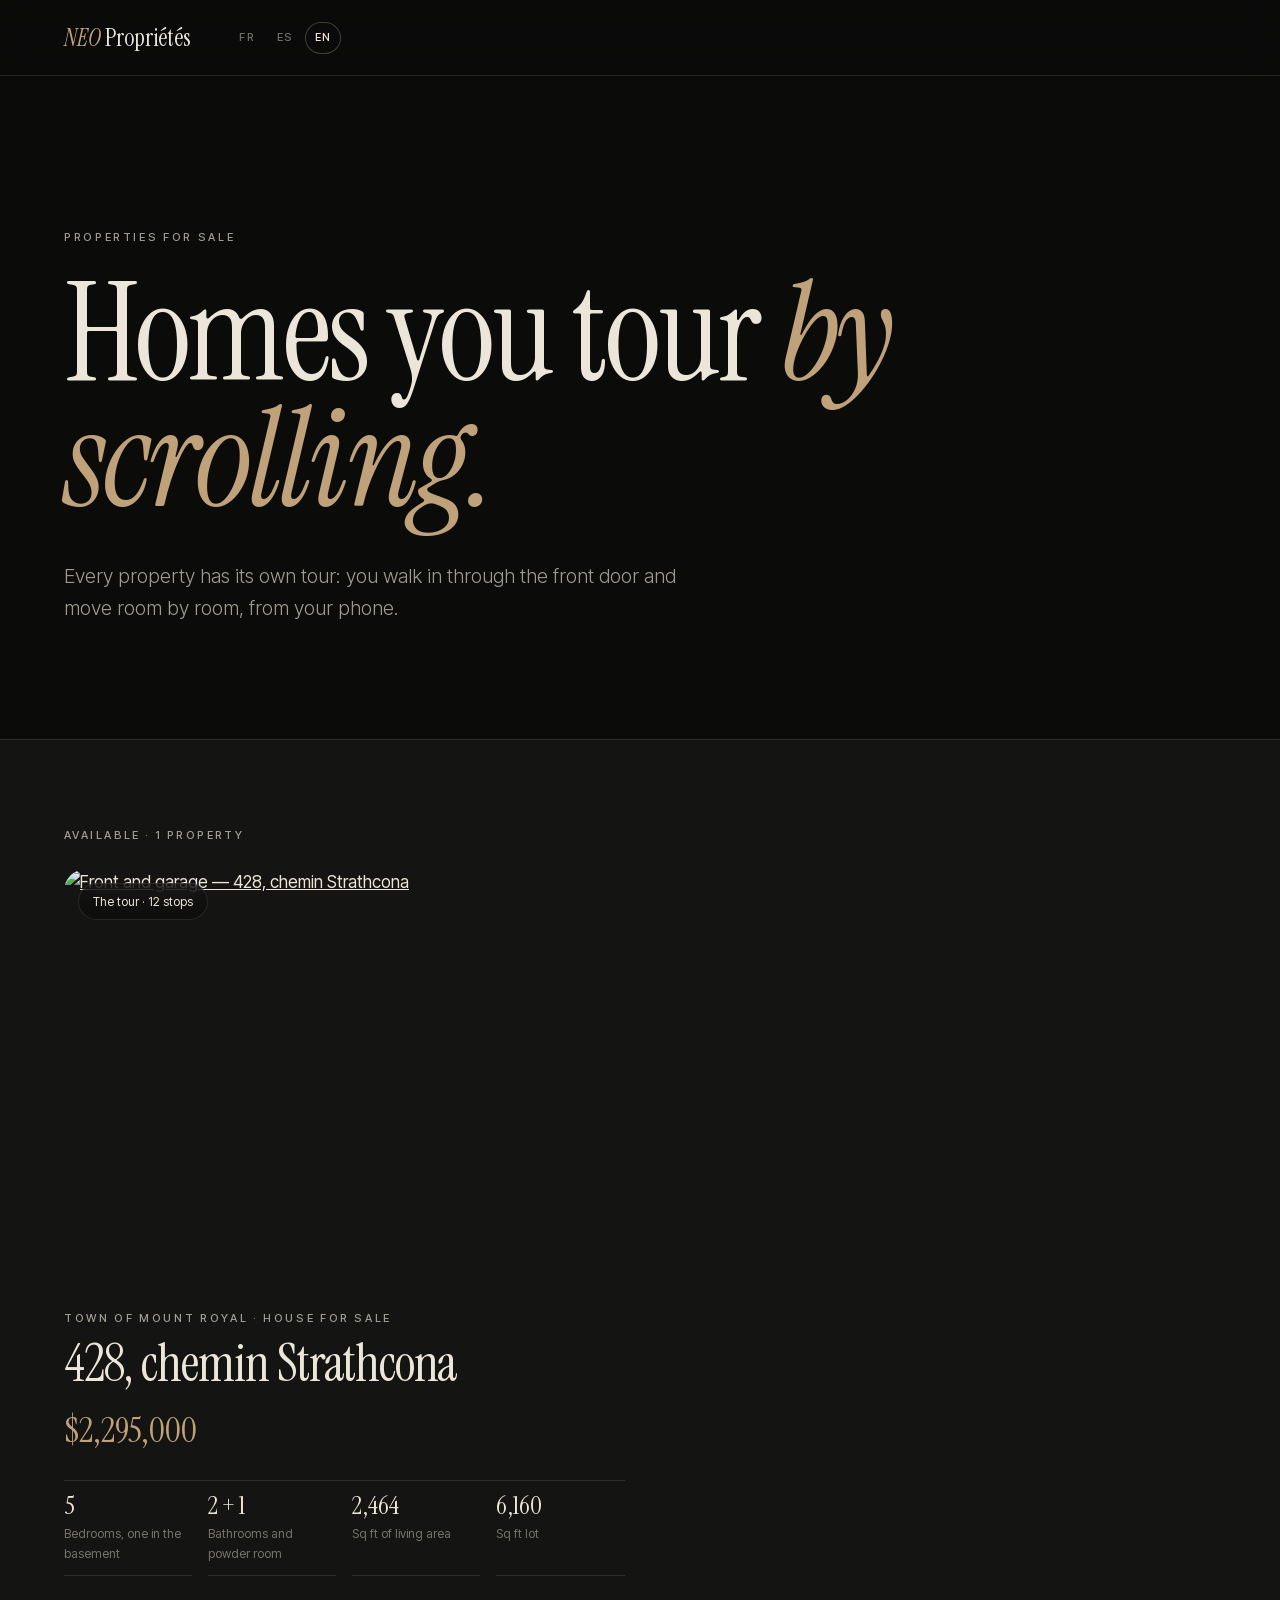
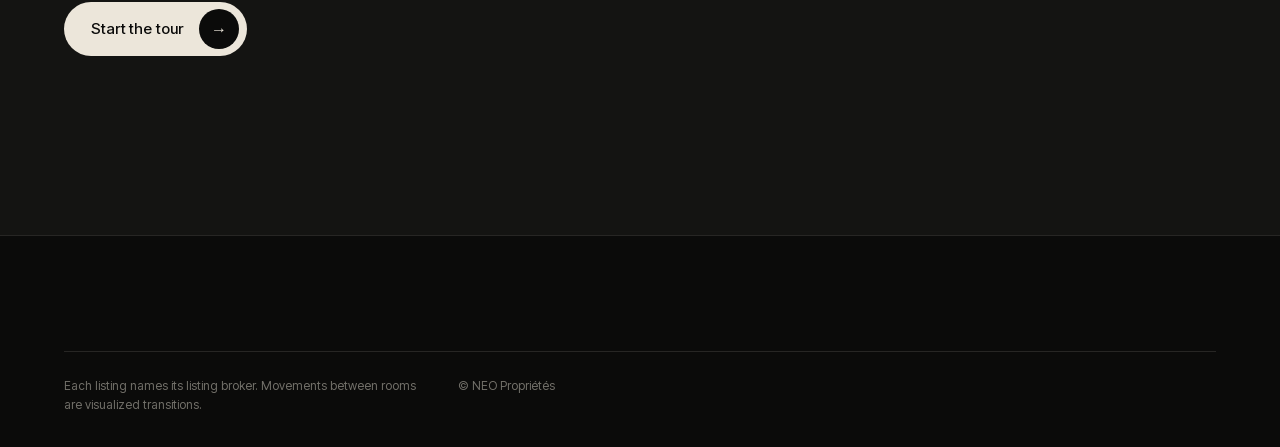
==== index.html @ 05c85eb3 "Catálogo de propiedades Co-Authored-By: Claude Opus 5.5 <noreply@anthropic.com>" ====
<!doctype html><html lang="fr"><head><meta charset="utf-8"><meta name="robots" content="noindex"><meta name="viewport" content="width=device-width, initial-scale=1">
<title>NEO Propriétés</title><noscript><meta http-equiv="refresh" content="0; url=./fr/"></noscript>
<script>(function(){var p=(navigator.languages||[navigator.language||'fr']),l='fr';for(var i=0;i<p.length;i++){var x=String(p[i]).slice(0,2).toLowerCase();if(x==='fr'||x==='es'||x==='en'){l=x;break;}}location.replace('./'+l+'/');})();</script>
<style>body{margin:0;min-height:100vh;display:grid;place-items:center;background:#0B0B0A;color:#ECE6DA;font:16px/1.5 Arial,sans-serif}a{color:inherit;margin:0 .6em}</style></head>
<body><p><a href="./fr/">Français</a> · <a href="./es/">Español</a> · <a href="./en/">English</a></p></body></html>
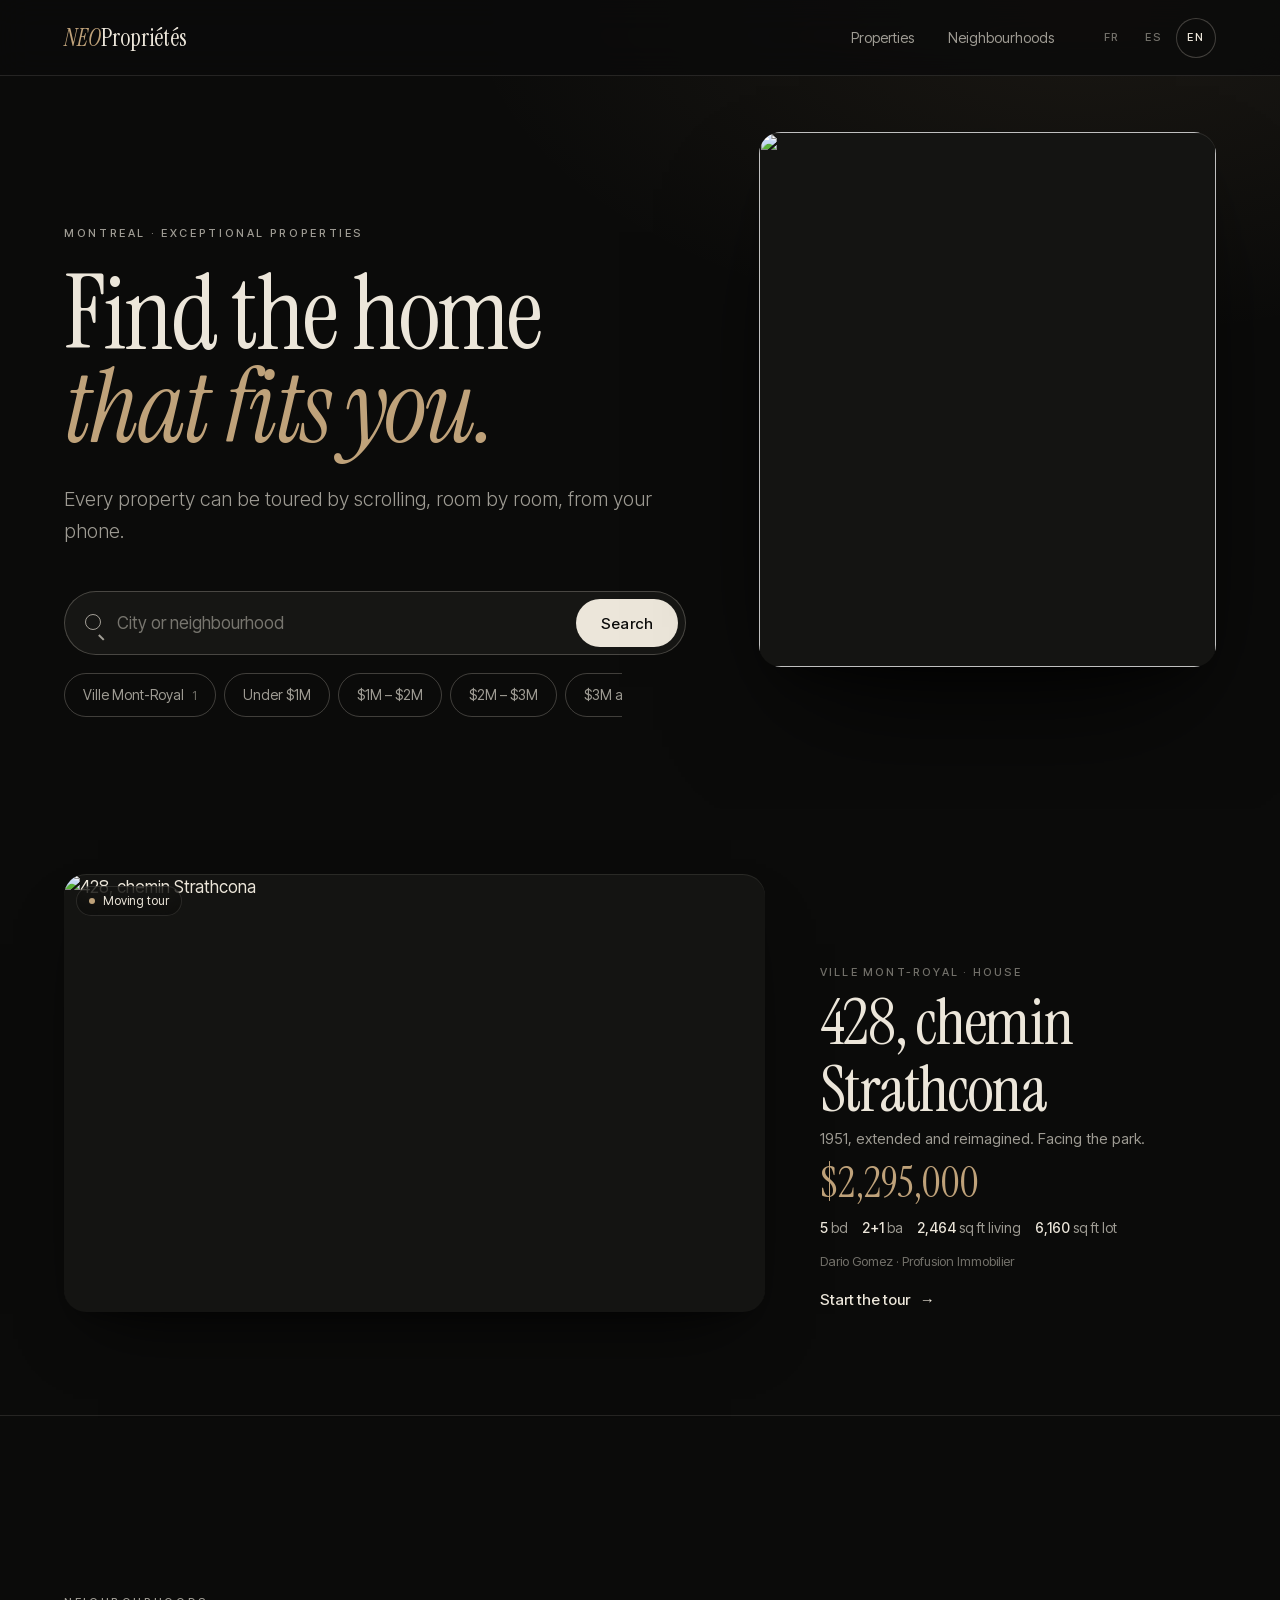
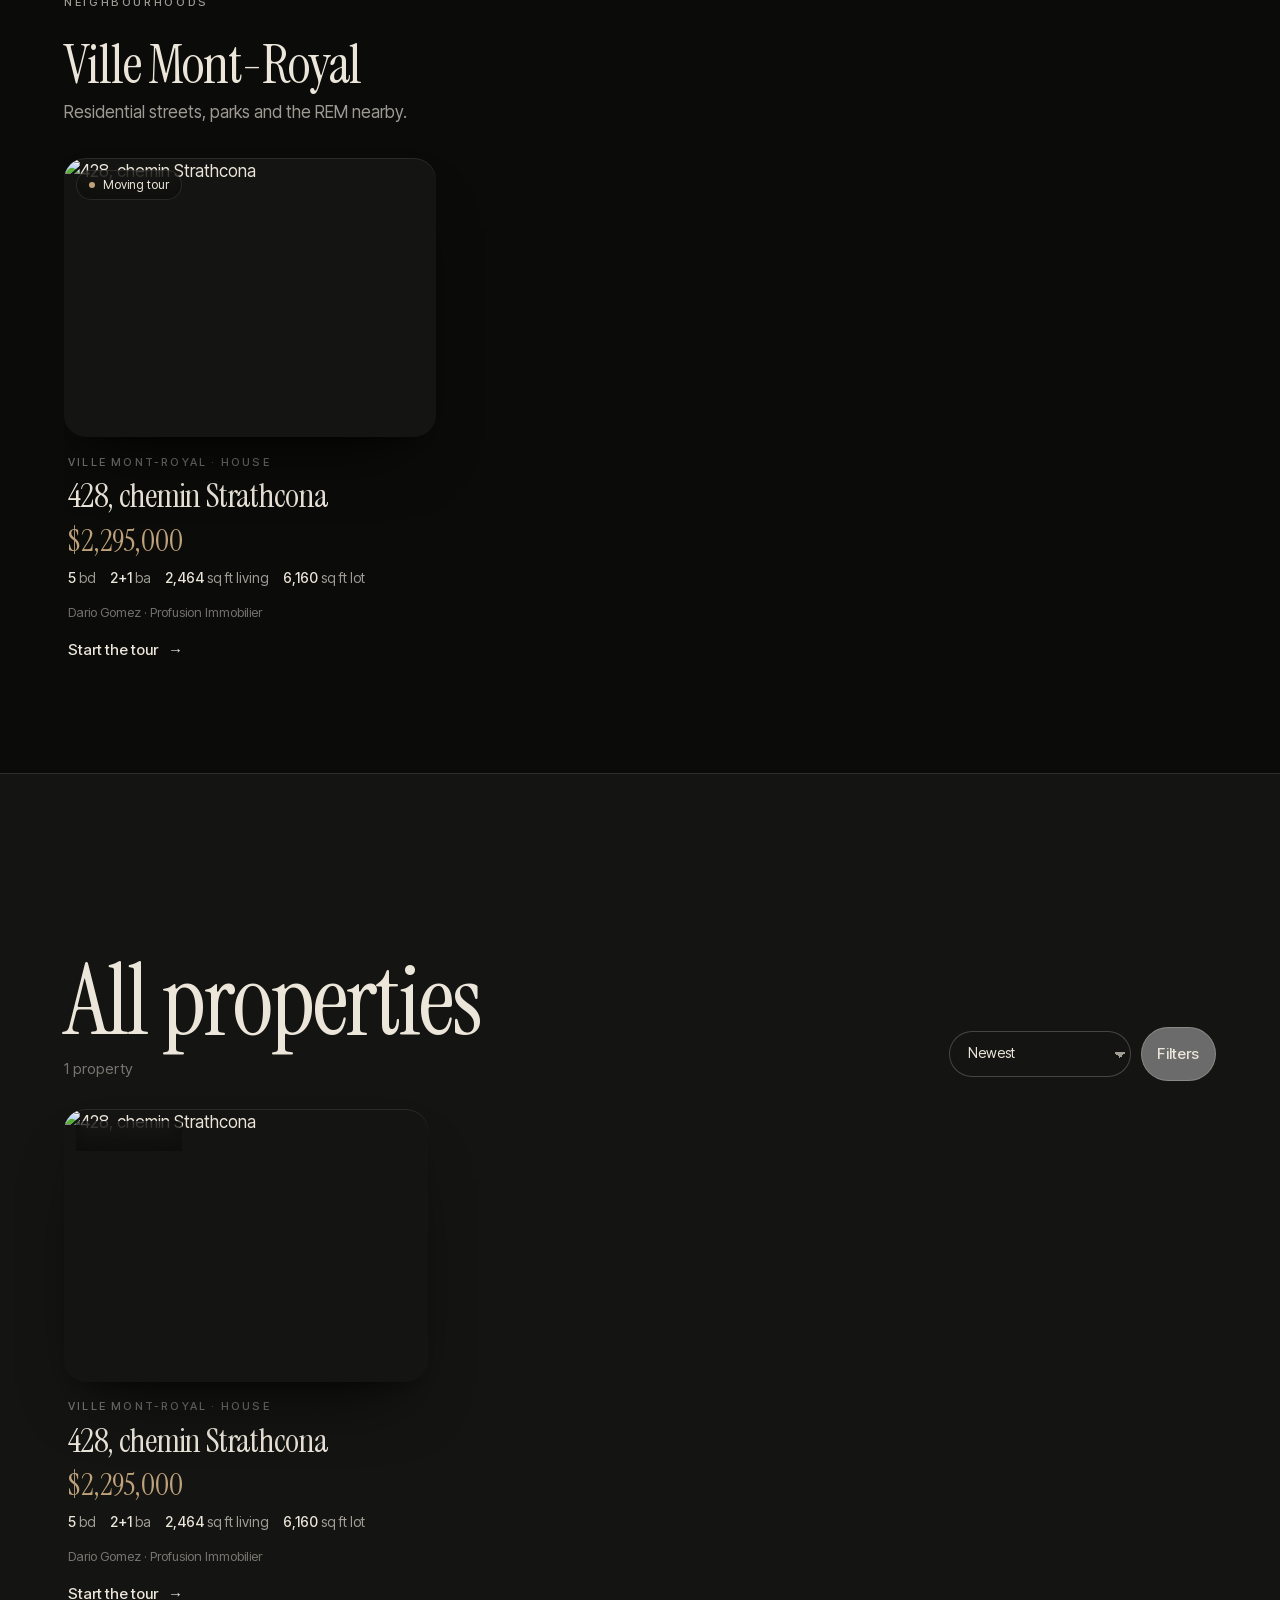
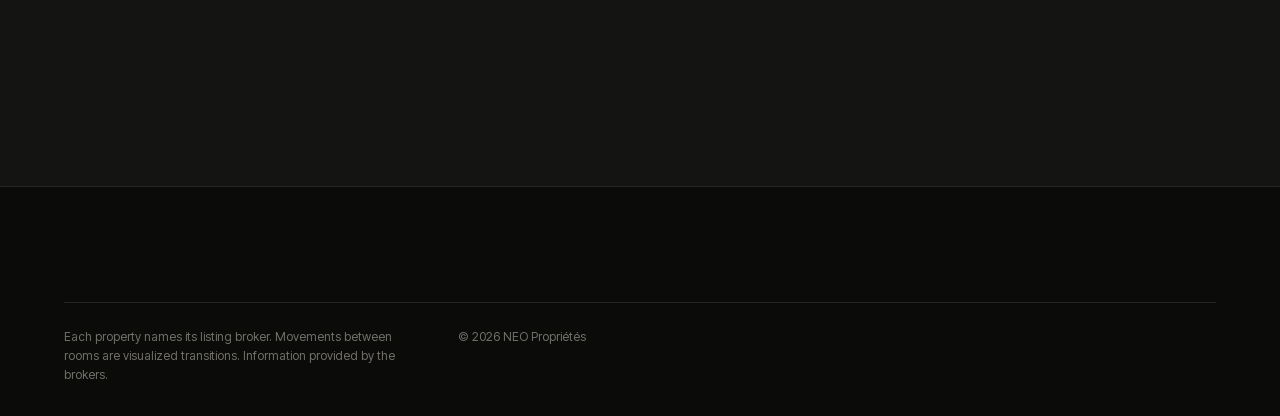
==== commit 4b69c93a: "Plataforma madre: buscador, vitrina por barrio, tarjetas flotantes con vista previa Co-Authored-By: " ====
--- a/index.html
+++ b/index.html
@@ -1,5 +1,5 @@
 <!doctype html><html lang="fr"><head><meta charset="utf-8"><meta name="robots" content="noindex"><meta name="viewport" content="width=device-width, initial-scale=1">
 <title>NEO Propriétés</title><noscript><meta http-equiv="refresh" content="0; url=./fr/"></noscript>
-<script>(function(){var p=(navigator.languages||[navigator.language||'fr']),l='fr';for(var i=0;i<p.length;i++){var x=String(p[i]).slice(0,2).toLowerCase();if(x==='fr'||x==='es'||x==='en'){l=x;break;}}location.replace('./'+l+'/');})();</script>
+<script>(function(){var p=(navigator.languages||[navigator.language||'fr']),l='fr';for(var i=0;i<p.length;i++){var x=String(p[i]).slice(0,2).toLowerCase();if(x==='fr'||x==='es'||x==='en'){l=x;break;}}location.replace('./'+l+'/'+location.search+location.hash);})();</script>
 <style>body{margin:0;min-height:100vh;display:grid;place-items:center;background:#0B0B0A;color:#ECE6DA;font:16px/1.5 Arial,sans-serif}a{color:inherit;margin:0 .6em}</style></head>
 <body><p><a href="./fr/">Français</a> · <a href="./es/">Español</a> · <a href="./en/">English</a></p></body></html>
